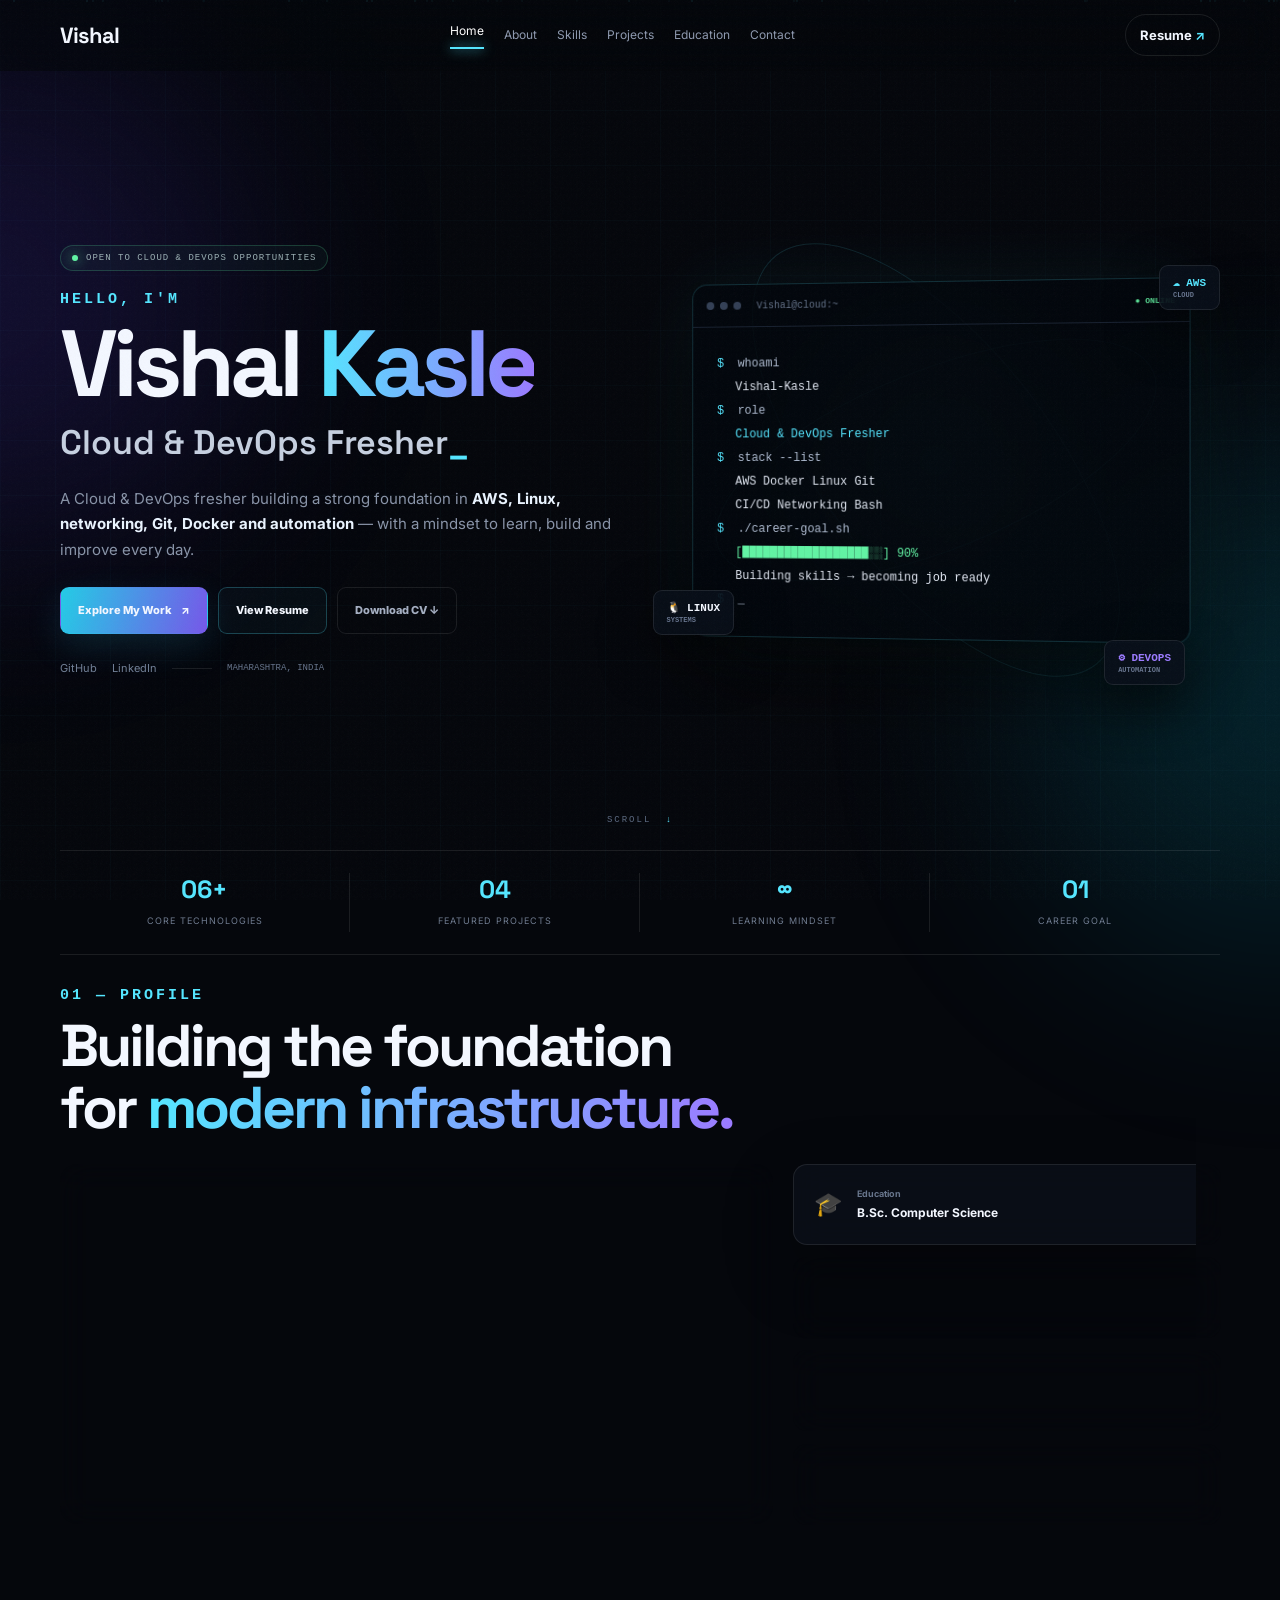
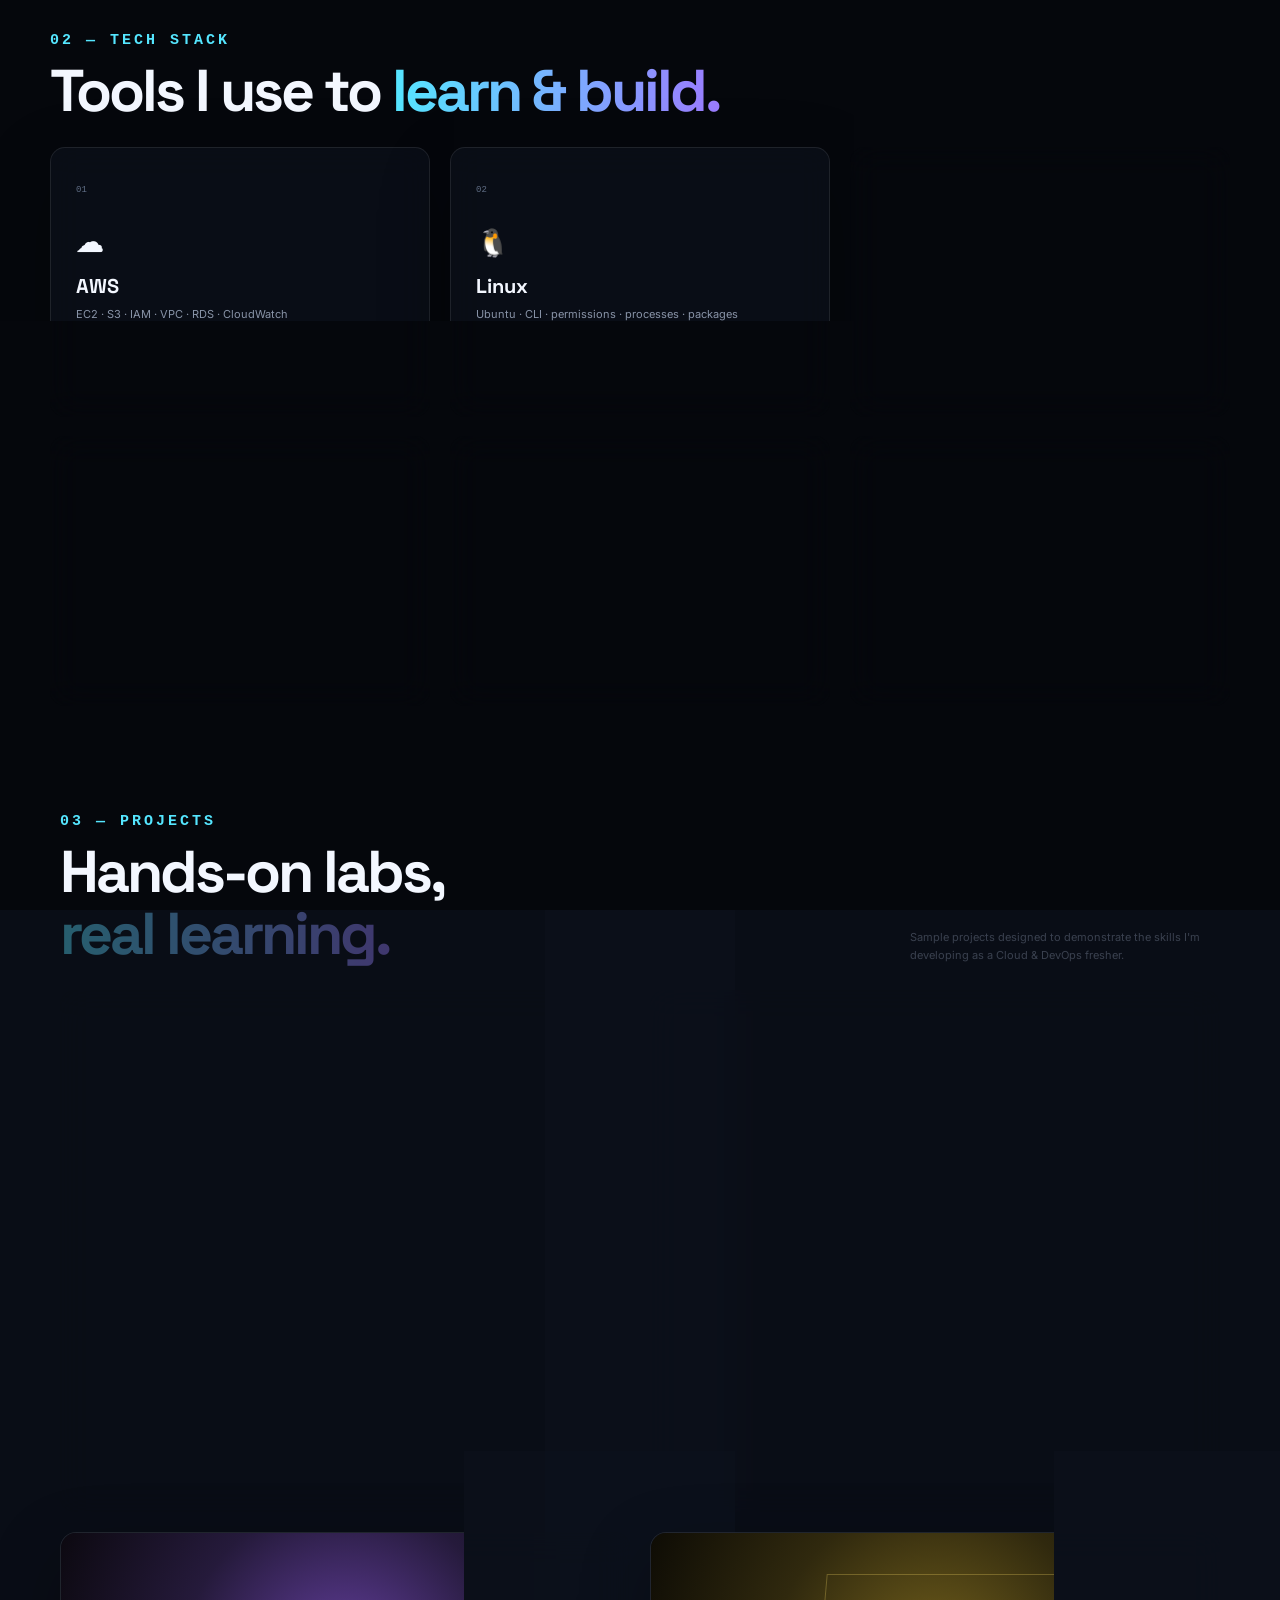
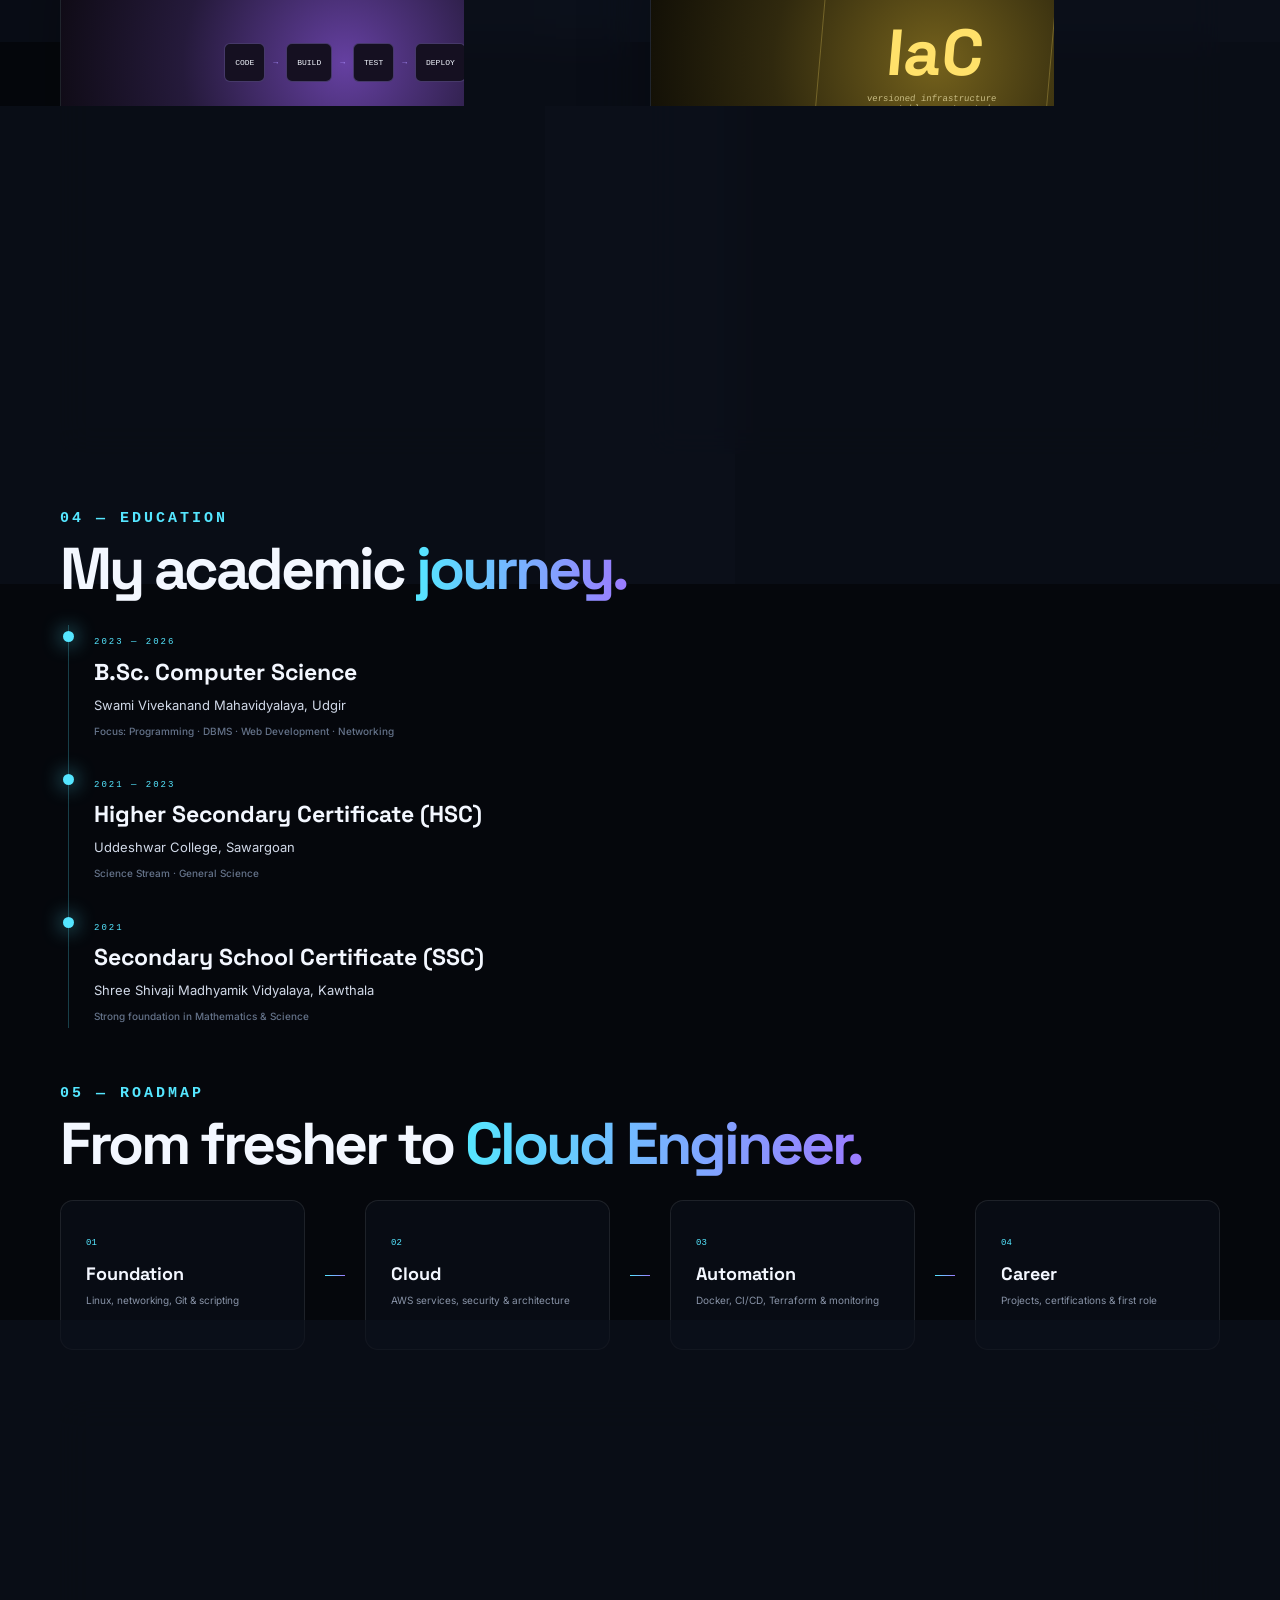
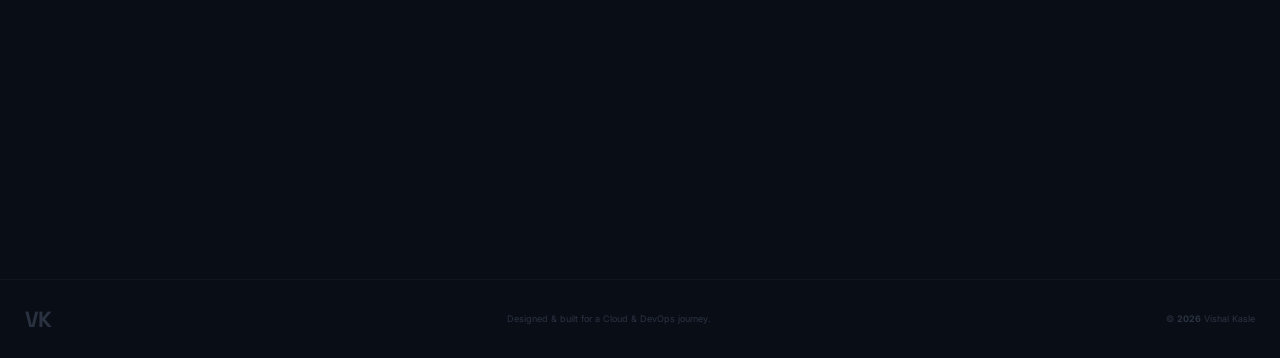
==== index.html @ 81e13b9f "first commit" ====
<!DOCTYPE html>
<html lang="en">

<head>
  <meta charset="UTF-8">
  <meta name="viewport" content="width=device-width, initial-scale=1.0">
  <meta name="description" content="Vishal Kasle - Cloud & DevOps Fresher portfolio">
  <title>Vishal Kasle | Cloud & DevOps Fresher</title>
  <link rel="preconnect" href="https://fonts.googleapis.com">
  <link rel="preconnect" href="https://fonts.gstatic.com" crossorigin>
  <link
    href="https://fonts.googleapis.com/css2?family=Inter:wght@400;500;600;700;800&family=Space+Grotesk:wght@500;600;700&display=swap"
    rel="stylesheet">
  <link rel="stylesheet" href="style.css">
</head>

<body>
  <div class="loader">
    <div class="loader-logo">&lt;Vishal/&gt;</div>
    <div class="loader-line"><span></span></div><small>INITIALIZING PORTFOLIO...</small>
  </div>
  <div class="noise"></div>
  <div class="grid-bg"></div>
  <div class="aurora a1"></div>
  <div class="aurora a2"></div>
  <div id="particles"></div>

  <header id="header">
    <div class="nav-wrap">
      <a class="logo" href="#home"><span></span>Vishal<span></span></a>
      <nav id="nav">
        <a class="active" href="#home">Home</a><a href="#about">About</a><a href="#skills">Skills</a>
        <a href="#projects">Projects</a><a href="#education">Education</a><a href="#contact">Contact</a>
      </nav>
      <a class="resume-mini" href="resume.html" target="_blank">Resume <span>↗</span></a>
      <button class="menu" id="menu" aria-label="Open navigation"><i></i><i></i><i></i></button>
    </div>
  </header>

  <main>
    <section class="hero wrap" id="home">
      <div class="hero-copy reveal">
        <div class="availability"><span></span> OPEN TO CLOUD & DEVOPS OPPORTUNITIES</div>
        <p class="kicker">HELLO, I'M</p>
        <h1>Vishal <em>Kasle</em></h1>
        <div class="role"><span id="typing"></span><b>_</b></div>
        <p class="lead">A Cloud & DevOps fresher building a strong foundation in <strong>AWS, Linux, networking, Git,
            Docker and automation</strong> — with a mindset to learn, build and improve every day.</p>
        <div class="actions">
          <a class="btn primary" href="#projects">Explore My Work <span>↗</span></a>
          <a class="btn secondary" href="resume.html" target="_blank">View Resume</a>
          <a class="btn ghost" href="resume.pdf" download>Download CV ↓</a>
        </div>
        <div class="socials"><a href="https://github.com/" target="_blank">GitHub</a><a href="https://www.linkedin.com/"
            target="_blank">LinkedIn</a><span></span><small>MAHARASHTRA, INDIA</small></div>
      </div>
      <div class="hero-visual reveal delay">
        <div class="halo"></div>
        <div class="ring r1"></div>
        <div class="ring r2"></div>
        <div class="terminal">
          <div class="term-head"><i></i><i></i><i></i><span>Vishal@cloud:~</span><b>● ONLINE</b></div>
          <div class="term-body">
            <p><label>$</label> whoami</p>
            <p class="out">Vishal-Kasle</p>
            <p><label>$</label> role</p>
            <p class="out cyan">Cloud & DevOps Fresher</p>
            <p><label>$</label> stack --list</p>
            <p class="out">AWS Docker Linux Git</p>
            <p class="out">CI/CD Networking Bash</p>
            <p><label>$</label> ./career-goal.sh</p>
            <p class="out green">[██████████████████░░] 90%</p>
            <p class="out">Building skills → becoming job ready</p>
            <p><label>$</label> <b class="blink">_</b></p>
          </div>
        </div>
        <div class="float-tag t1">☁ AWS <small>CLOUD</small></div>
        <div class="float-tag t2">🐧 LINUX <small>SYSTEMS</small></div>
        <div class="float-tag t3">⚙ DEVOPS <small>AUTOMATION</small></div>
      </div>
      <div class="scroll-cue">SCROLL <span>↓</span></div>
    </section>

    <section class="metrics wrap reveal">
      <div><strong>06+</strong><span>Core Technologies</span></div>
      <div><strong>04</strong><span>Featured Projects</span></div>
      <div><strong>∞</strong><span>Learning Mindset</span></div>
      <div><strong>01</strong><span>Career Goal</span></div>
    </section>

    <section class="section wrap" id="about">
      <div class="section-title reveal"><small>01 — PROFILE</small>
        <h2>Building the foundation<br>for <em>modern infrastructure.</em></h2>
      </div>
      <div class="about-grid">
        <article class="glass about-main reveal">
          <div class="avatar">VK</div>
          <p class="big">I'm <strong>Vishal Kasle</strong>, a B.Sc. Computer Science graduate preparing for my first
            opportunity in Cloud & DevOps.</p>
          <p>I enjoy understanding how applications, operating systems, networks and cloud services work together. I
            learn best by building practical labs and projects instead of only studying theory.</p>
          <p>My current focus is developing job-ready fundamentals across AWS, Linux, Git, Docker, CI/CD, networking and
            Infrastructure as Code.</p><a class="under" href="#contact">Let's connect →</a>
        </article>
        <aside class="facts reveal delay">
          <div class="fact glass"><b>🎓</b><span><small>Education</small>B.Sc. Computer Science</span></div>
          <div class="fact glass"><b>☁</b><span><small>Specialization</small>Cloud Computing & DevOps</span></div>
          <div class="fact glass"><b>⌘</b><span><small>Strength</small>Linux & Problem Solving</span></div>
          <div class="fact glass"><b>📍</b><span><small>Location</small>Maharashtra, India</span></div>
        </aside>
      </div>
    </section>

    <section class="section stack-section" id="skills">
      <div class="section-title reveal"><small>02 — TECH STACK</small>
        <h2>Tools I use to <em>learn & build.</em></h2>
      </div>
      <div class="stack-grid">
        <article class="stack-card glass reveal"><span class="num">01</span><b class="icon">☁</b>
          <h3>AWS</h3>
          <p>EC2 · S3 · IAM · VPC · RDS · CloudWatch</p>
          <div class="meter"><i style="--w:72%"></i></div><small>Cloud Fundamentals</small>
        </article>
        <article class="stack-card glass reveal"><span class="num">02</span><b class="icon">🐧</b>
          <h3>Linux</h3>
          <p>Ubuntu · CLI · permissions · processes · packages</p>
          <div class="meter"><i style="--w:82%"></i></div><small>System Fundamentals</small>
        </article>
        <article class="stack-card glass reveal"><span class="num">03</span><b class="icon">🐳</b>
          <h3>Docker</h3>
          <p>Images · containers · Dockerfiles · basic workflows</p>
          <div class="meter"><i style="--w:62%"></i></div><small>Containerization</small>
        </article>
        <article class="stack-card glass reveal"><span class="num">04</span><b class="icon">⑂</b>
          <h3>Git & GitHub</h3>
          <p>Version control · branches · commits · repositories</p>
          <div class="meter"><i style="--w:78%"></i></div><small>Version Control</small>
        </article>
        <article class="stack-card glass reveal"><span class="num">05</span><b class="icon">⇄</b>
          <h3>CI / CD</h3>
          <p>Build · test · deployment pipelines · automation</p>
          <div class="meter"><i style="--w:58%"></i></div><small>Learning in Progress</small>
        </article>
        <article class="stack-card glass reveal"><span class="num">06</span><b class="icon">⌘</b>
          <h3>Terraform</h3>
          <p>Infrastructure as Code · declarative configuration</p>
          <div class="meter"><i style="--w:48%"></i></div><small>Learning in Progress</small>
        </article>
      </div>
    </section>

    <section class="section wrap" id="projects">
      <div class="section-title split reveal">
        <div><small>03 — PROJECTS</small>
          <h2>Hands-on labs,<br><em>real learning.</em></h2>
        </div>
        <p>Sample projects designed to demonstrate the skills I'm developing as a Cloud & DevOps fresher.</p>
      </div>
      <div class="projects">
        <article class="project glass reveal">
          <div class="project-art aws-art">
            <div class="nodes"><i>CLIENT</i><b>→</b><i>EC2</i><b>→</b><i>APP</i><b>→</b><i>DB</i></div>
          </div>
          <div class="project-body"><small>01 / CLOUD</small>
            <h3>Cloud Web Application</h3>
            <p>Designed a beginner-friendly AWS deployment architecture covering compute, networking, storage and secure
              access.</p>
            <div class="chips"><b>AWS</b><b>EC2</b><b>S3</b><b>VPC</b></div><a href="https://github.com/"
              target="_blank">GitHub ↗</a>
          </div>
        </article>
        <article class="project glass reveal delay">
          <div class="project-art docker-art">
            <div class="docker-box"><span>CONTAINER</span><strong>DOCKER</strong><small>BUILD → RUN → SHIP</small></div>
          </div>
          <div class="project-body"><small>02 / CONTAINERS</small>
            <h3>Dockerized Web App</h3>
            <p>Containerized a web application to understand reproducible environments and portable deployment.</p>
            <div class="chips"><b>Docker</b><b>Linux</b><b>Git</b></div><a href="https://github.com/"
              target="_blank">GitHub ↗</a>
          </div>
        </article>
        <article class="project glass reveal">
          <div class="project-art pipeline-art">
            <div class="pipeline"><i>CODE</i><b>→</b><i>BUILD</i><b>→</b><i>TEST</i><b>→</b><i>DEPLOY</i></div>
          </div>
          <div class="project-body"><small>03 / AUTOMATION</small>
            <h3>CI/CD Pipeline Lab</h3>
            <p>Created a learning workflow that demonstrates automated build, test and deployment stages.</p>
            <div class="chips"><b>GitHub</b><b>CI/CD</b><b>Bash</b></div><a href="https://github.com/"
              target="_blank">GitHub ↗</a>
          </div>
        </article>
        <article class="project glass reveal delay">
          <div class="project-art iac-art">
            <div class="iac"><strong>IaC</strong><span>versioned infrastructure</span><small>repeatable •
                automated</small></div>
          </div>
          <div class="project-body"><small>04 / INFRASTRUCTURE</small>
            <h3>Terraform AWS Lab</h3>
            <p>Learning to provision cloud resources using Infrastructure as Code and repeatable configuration.</p>
            <div class="chips"><b>Terraform</b><b>AWS</b><b>IaC</b></div><a href="https://github.com/"
              target="_blank">GitHub ↗</a>
          </div>
        </article>
      </div>
    </section>

    <section class="section education wrap" id="education">
      <div class="section-title reveal"><small>04 — EDUCATION</small>
        <h2>My academic <em>journey.</em></h2>
      </div>
      <div class="timeline">
        <article class="timeline-item reveal"><span class="point"></span><small>2023 — 2026</small>
          <h3>B.Sc. Computer Science</h3>
          <p>Swami Vivekanand Mahavidyalaya, Udgir</p><b>Focus: Programming · DBMS · Web Development ·
            Networking</b>
        </article>
        <article class="timeline-item reveal"><span class="point"></span><small>2021 — 2023</small>
          <h3>Higher Secondary Certificate (HSC)</h3>
          <p>Uddeshwar College, Sawargoan</p><b>Science Stream · General Science</b>
        </article>
        <article class="timeline-item reveal"><span class="point"></span><small>2021</small>
          <h3>Secondary School Certificate (SSC)</h3>
          <p>Shree Shivaji Madhyamik Vidyalaya, Kawthala</p><b>Strong foundation in Mathematics & Science</b>
        </article>
      </div>
    </section>

    <section class="section journey wrap">
      <div class="section-title reveal"><small>05 — ROADMAP</small>
        <h2>From fresher to <em>Cloud Engineer.</em></h2>
      </div>
      <div class="roadmap">
        <div class="road reveal"><span>01</span>
          <h3>Foundation</h3>
          <p>Linux, networking, Git & scripting</p>
        </div>
        <div class="connector"></div>
        <div class="road reveal"><span>02</span>
          <h3>Cloud</h3>
          <p>AWS services, security & architecture</p>
        </div>
        <div class="connector"></div>
        <div class="road reveal"><span>03</span>
          <h3>Automation</h3>
          <p>Docker, CI/CD, Terraform & monitoring</p>
        </div>
        <div class="connector"></div>
        <div class="road reveal"><span>04</span>
          <h3>Career</h3>
          <p>Projects, certifications & first role</p>
        </div>
      </div>
    </section>

    <section class="section wrap contact" id="contact">
      <div class="contact-box glass reveal"><small>06 — CONTACT</small>
        <h2>Ready to learn.<br><em>Ready to contribute.</em></h2>
        <p>I'm looking for an internship, trainee or entry-level opportunity in Cloud / DevOps where I can learn from a
          team and contribute with a strong technical foundation.</p>
        <div class="contact-actions"><a class="btn primary" href="mailto:Vishal.Kasle@example.com">Email Me ↗</a><a
            class="btn secondary" href="resume.html" target="_blank">View Resume</a><a class="btn ghost"
            href="resume.pdf" download>Download Resume ↓</a></div>
        <div class="contact-meta"><span>Vishal.Kasle@example.com</span><span>+91 98765 43210</span><span>Maharashtra,
            India</span></div>
      </div>
    </section>
  </main>

  <footer><a class="logo" href="#home"><span></span>VK<span></span></a>
    <p>Designed & built for a Cloud & DevOps journey.</p><span>© <b id="year"></b> Vishal Kasle</span>
  </footer>
  <button class="top" id="top">↑</button>
  <script src="script.js"></script>
</body>

</html>
---- style.css ----
/* =========================================================
   CLOUD & DEVOPS PREMIUM PORTFOLIO
   COMPLETE RESPONSIVE STYLESHEET
   ========================================================= */


/* =========================================================
   RESET
   ========================================================= */

* {
    margin: 0;
    padding: 0;
    box-sizing: border-box;
}

html {
    scroll-behavior: smooth;
    max-width: 100%;
    overflow-x: hidden;
}

body {
    font-family: Inter, Arial, sans-serif;
    background: var(--bg);
    color: var(--text);
    line-height: 1.7;
    overflow-x: hidden;
    max-width: 100%;
}

a {
    color: inherit;
    text-decoration: none;
}

button,
a {
    -webkit-tap-highlight-color: transparent;
}

img,
svg,
video,
canvas {
    max-width: 100%;
    height: auto;
}


/* =========================================================
   ROOT VARIABLES
   ========================================================= */

:root {
    --bg: #05070c;
    --panel: rgba(13, 18, 29, .64);
    --text: #f3f7ff;
    --muted: #8994a8;
    --line: rgba(255, 255, 255, .09);
    --cyan: #55e6ff;
    --violet: #9b7bff;
    --green: #62f3a4;
    --glow: rgba(85, 230, 255, .13);
}


/* =========================================================
   COMMON WRAPPER
   ========================================================= */

.wrap {
    width: min(1160px, 92%);
    margin: auto;
}


/* =========================================================
   BACKGROUND EFFECTS
   ========================================================= */

.noise {
    position: fixed;
    inset: 0;
    pointer-events: none;
    opacity: .035;
    z-index: 1000;

    background-image:
        url("data:image/svg+xml,%3Csvg xmlns='http://www.w3.org/2000/svg' width='160' height='160'%3E%3Cfilter id='n'%3E%3CfeTurbulence baseFrequency='.85' numOctaves='3' stitchTiles='stitch'/%3E%3C/filter%3E%3Crect width='100%25' height='100%25' filter='url(%23n)'/%3E%3C/svg%3E");
}

.grid-bg {
    position: fixed;
    inset: 0;
    z-index: -5;
    pointer-events: none;

    background-image:
        linear-gradient(rgba(85, 230, 255, .025) 1px,
            transparent 1px),
        linear-gradient(90deg,
            rgba(85, 230, 255, .025) 1px,
            transparent 1px);

    background-size: 55px 55px;
}

.aurora {
    position: fixed;
    width: 500px;
    height: 500px;
    border-radius: 50%;
    filter: blur(120px);
    opacity: .15;
    z-index: -4;
    pointer-events: none;
}

.a1 {
    background: #633cff;
    left: -260px;
    top: 5%;
}

.a2 {
    background: #00b9d9;
    right: -250px;
    top: 50%;
}


/* =========================================================
   LOADER
   ========================================================= */

.loader {
    position: fixed;
    inset: 0;
    background: #05070c;
    z-index: 9999;

    display: grid;
    place-items: center;
    align-content: center;
    gap: 16px;

    transition:
        opacity .8s ease,
        visibility .8s ease;
}

.loader.hide {
    opacity: 0;
    visibility: hidden;
    pointer-events: none;
}

.loader-logo {
    font: 700 35px "Space Grotesk", sans-serif;
    color: var(--cyan);
}

.loader-line {
    width: 180px;
    height: 2px;
    background: #182030;
    overflow: hidden;
}

.loader-line span {
    display: block;
    width: 100%;
    height: 100%;

    background:
        linear-gradient(90deg,
            var(--cyan),
            var(--violet));

    animation: load 1.1s ease forwards;
}

.loader small {
    font: 11px monospace;
    color: #66738c;
    letter-spacing: 2px;
}

@keyframes load {
    from {
        transform: translateX(-100%);
    }

    to {
        transform: translateX(0);
    }
}


/* =========================================================
   PARTICLES
   ========================================================= */

#particles {
    position: fixed;
    inset: 0;
    z-index: -1;
    pointer-events: none;
}

.particle {
    position: absolute;
    width: 2px;
    height: 2px;
    background: var(--cyan);
    border-radius: 50%;
    opacity: .35;
    animation: rise linear infinite;
}

@keyframes rise {
    from {
        transform: translateY(110vh);
    }

    to {
        transform: translateY(-10vh);
    }
}


/* =========================================================
   HEADER
   ========================================================= */

header {
    position: fixed;
    top: 0;
    left: 0;
    right: 0;
    z-index: 100;

    background: rgba(5, 7, 12, .58);
    backdrop-filter: blur(20px);
    -webkit-backdrop-filter: blur(20px);

    border-bottom: 1px solid transparent;

    transition: .3s ease;
}

header.scrolled {
    border-color: var(--line);
    background: rgba(5, 7, 12, .9);
}

.nav-wrap {
    width: min(1160px, 92%);
    height: 70px;
    margin: auto;

    display: flex;
    align-items: center;
    justify-content: space-between;
    gap: 20px;
}


/* =========================================================
   LOGO
   ========================================================= */

.logo {
    font: 700 22px "Space Grotesk", sans-serif;
    letter-spacing: -1px;
    white-space: nowrap;
}

.logo span {
    color: var(--cyan);
}


/* =========================================================
   DESKTOP NAVIGATION
   ========================================================= */

nav {
    display: flex;
    align-items: center;
    gap: 20px;
}

nav a {
    position: relative;
    font-size: 12px;
    color: #8f9ab0;
    transition: .25s ease;
}

nav a:hover,
nav a.active {
    color: #fff;
}

nav a.active::after {
    content: "";
    display: block;
    height: 2px;
    background: var(--cyan);
    margin-top: 6px;
    box-shadow: 0 0 12px var(--cyan);
}


/* =========================================================
   MINI RESUME BUTTON
   ========================================================= */

.resume-mini {
    font-size: 13px;
    font-weight: 700;

    border: 1px solid var(--line);
    border-radius: 99px;

    padding: 9px 14px;

    transition: .25s ease;
    white-space: nowrap;
}

.resume-mini:hover {
    border-color: rgba(85, 230, 255, .4);
    color: var(--cyan);
}

.resume-mini span {
    color: var(--cyan);
}


/* =========================================================
   MOBILE MENU
   ========================================================= */

.menu {
    display: none;

    width: 44px;
    height: 44px;

    background: rgba(255, 255, 255, .025);
    border: 1px solid var(--line);
    border-radius: 10px;

    cursor: pointer;
    padding: 7px;
}

.menu i {
    display: block;
    width: 24px;
    height: 2px;

    background: #fff;

    margin: 5px auto;

    transition: .25s ease;
}

.menu.open i:first-child {
    transform: translateY(7px) rotate(45deg);
}

.menu.open i:nth-child(2) {
    opacity: 0;
}

.menu.open i:last-child {
    transform: translateY(-7px) rotate(-45deg);
}


/* =========================================================
   HERO
   ========================================================= */

.hero {
    min-height: 850px;

    display: grid;
    grid-template-columns:
        minmax(0, 1fr) minmax(0, 1fr);

    align-items: center;

    gap: 25px;

    padding-top: 95px;
    padding-bottom: 25px;

    position: relative;
}


/* =========================================================
   AVAILABILITY
   ========================================================= */

.availability {
    display: inline-flex;
    align-items: center;

    gap: 8px;

    border: 1px solid rgba(98, 243, 164, .2);
    background: rgba(98, 243, 164, .035);

    color: #9cb0b4;

    padding: 7px 11px;
    border-radius: 99px;

    font: 9px monospace;
    letter-spacing: 1px;

    margin-bottom: 20px;
}

.availability span {
    width: 6px;
    height: 6px;

    background: var(--green);
    border-radius: 50%;

    box-shadow: 0 0 13px var(--green);

    flex-shrink: 0;
}


/* =========================================================
   TYPOGRAPHY
   ========================================================= */

.kicker,
.section-title small,
.project-body>small,
.contact-box>small {
    font: 700 15px monospace;
    letter-spacing: 3px;
    color: var(--cyan);
}

h1,
h2,
h3 {
    font-family: "Space Grotesk", sans-serif;
    line-height: 1.05;
}

h1 {
    font-size: clamp(55px, 7.5vw, 94px);
    letter-spacing: -5px;
    margin: 7px 0;
}

h1 em,
h2 em {
    font-style: normal;

    background:
        linear-gradient(90deg,
            var(--cyan),
            var(--violet));

    -webkit-background-clip: text;
    background-clip: text;

    color: transparent;
}


/* =========================================================
   HERO ROLE
   ========================================================= */

.role {
    font:
        600 clamp(22px, 3vw, 34px) "Space Grotesk",
        sans-serif;

    color: #c6d0e0;

    min-height: 45px;
}

.role b {
    color: var(--cyan);
    animation: blink .8s infinite;
}


/* =========================================================
   HERO DESCRIPTION
   ========================================================= */

.lead {
    max-width: 620px;

    color: var(--muted);

    font-size: 15px;

    margin: 20px 0 25px;
}

.lead strong {
    color: #eaf4ff;
}


/* =========================================================
   BUTTONS
   ========================================================= */

.actions {
    display: flex;
    gap: 10px;
    flex-wrap: wrap;
}

.btn {
    display: inline-flex;
    align-items: center;
    justify-content: center;

    gap: 9px;

    padding: 13px 17px;

    border-radius: 9px;

    font-size: 11px;
    font-weight: 800;

    transition: .3s ease;

    border: 1px solid transparent;

    cursor: pointer;

    text-align: center;
}

.primary {
    background:
        linear-gradient(105deg,
            #24cce6,
            #7658e9);

    box-shadow:
        0 12px 35px rgba(50, 190, 230, .15);
}

.primary:hover {
    transform: translateY(-3px);

    box-shadow:
        0 16px 40px rgba(50, 190, 230, .25);
}

.secondary {
    border-color:
        rgba(85, 230, 255, .25);

    background:
        rgba(85, 230, 255, .035);
}

.secondary:hover {
    border-color: var(--cyan);
    color: var(--cyan);
}

.ghost {
    border-color: var(--line);
    color: #a5afc2;
}

.ghost:hover {
    border-color: #fff;
    color: #fff;
}


/* =========================================================
   SOCIALS
   ========================================================= */

.socials {
    display: flex;
    gap: 15px;

    align-items: center;

    margin-top: 25px;

    color: #718097;

    font-size: 11px;

    flex-wrap: wrap;
}

.socials a {
    transition: .25s ease;
}

.socials a:hover {
    color: var(--cyan);
}

.socials span {
    width: 40px;
    height: 1px;
    background: var(--line);
}

.socials small {
    font: 9px monospace;
    color: #66748b;
}


/* =========================================================
   HERO VISUAL
   ========================================================= */

.hero-visual {
    height: 530px;

    position: relative;

    display: grid;
    place-items: center;

    min-width: 0;

    margin: 0;
}

.halo {
    position: absolute;

    width: 390px;
    height: 390px;

    border-radius: 50%;

    background:
        radial-gradient(circle,
            rgba(85, 230, 255, .12),
            transparent 68%);

    filter: blur(5px);
}

.ring {
    position: absolute;

    border:
        1px solid rgba(85, 230, 255, .13);

    border-radius: 50%;

    animation:
        orbit 12s linear infinite;
}

.r1 {
    width: 470px;
    height: 180px;
    transform: rotate(-22deg);
}

.r2 {
    width: 520px;
    height: 230px;
    transform: rotate(52deg);
    animation-direction: reverse;
}

@keyframes orbit {
    to {
        transform: rotate(338deg);
    }
}


/* =========================================================
   TERMINAL
   ========================================================= */

.terminal {
    width: min(500px, 95%);

    background:
        rgba(3, 7, 13, .87);

    border:
        1px solid rgba(85, 230, 255, .18);

    border-radius: 15px;

    box-shadow:
        0 35px 90px #000a,
        0 0 80px rgba(85, 230, 255, .07);

    overflow: hidden;

    transform:
        perspective(1000px) rotateY(-5deg);

    animation:
        term 6s ease-in-out infinite;
}

@keyframes term {
    50% {
        transform:
            perspective(1000px) rotateY(-5deg) translateY(-9px);
    }
}

.term-head {
    height: 43px;

    border-bottom:
        1px solid #182130;

    display: flex;
    align-items: center;

    gap: 6px;

    padding: 0 14px;

    color: #627087;

    font: 10px monospace;
}

.term-head i {
    width: 8px;
    height: 8px;

    border-radius: 50%;

    background: #344056;

    flex-shrink: 0;
}

.term-head span {
    margin-left: 10px;

    overflow: hidden;
    text-overflow: ellipsis;
    white-space: nowrap;
}

.term-head b {
    margin-left: auto;

    color: var(--green);

    font-size: 8px;

    white-space: nowrap;
}

.term-body {
    padding: 25px;

    font:
        12px/2 "Courier New",
        monospace;

    color: #aebbd0;

    overflow-x: auto;

    -webkit-overflow-scrolling: touch;
}

.term-body label {
    color: var(--cyan);
    margin-right: 7px;
}

.out {
    padding-left: 19px;
    color: #e2e8f3;
}

.cyan {
    color: var(--cyan);
}

.green {
    color: var(--green);
}

.blink {
    animation: blink .8s infinite;
}

@keyframes blink {
    50% {
        opacity: 0;
    }
}


/* =========================================================
   FLOATING TAGS
   ========================================================= */

.float-tag {
    position: absolute;

    border:
        1px solid var(--line);

    background:
        rgba(10, 16, 27, .85);

    backdrop-filter: blur(12px);
    -webkit-backdrop-filter: blur(12px);

    padding: 10px 13px;

    border-radius: 9px;

    font:
        700 11px monospace;

    box-shadow:
        0 20px 50px #0008;

    animation:
        tag 4s ease-in-out infinite;

    z-index: 2;
}

.float-tag small {
    display: block;

    color: #68768f;

    font-size: 7px;

    margin-top: 2px;
}

.t1 {
    right: 0;
    top: 70px;
    color: var(--cyan);
}

.t2 {
    left: 0;
    bottom: 90px;
    animation-delay: 1s;
}

.t3 {
    right: 35px;
    bottom: 40px;
    color: var(--violet);
    animation-delay: 2s;
}

@keyframes tag {
    50% {
        transform: translateY(-9px);
    }
}


/* =========================================================
   SCROLL CUE
   ========================================================= */

.scroll-cue {
    position: absolute;

    bottom: 25px;
    left: 50%;

    transform: translateX(-50%);

    font: 9px monospace;

    color: #5d6b82;

    letter-spacing: 2px;
}

.scroll-cue span {
    color: var(--cyan);
    margin-left: 7px;
}


/* =========================================================
   METRICS
   ========================================================= */

.metrics {
    display: grid;

    grid-template-columns:
        repeat(4, 1fr);

    border-top:
        1px solid var(--line);

    border-bottom:
        1px solid var(--line);

    padding: 22px 0;
}

.metrics div {
    text-align: center;

    border-right:
        1px solid var(--line);

    min-width: 0;

    padding: 0 20px;
}

.metrics div:last-child {
    border: 0;
}

.metrics strong {
    display: block;

    font:
        700 25px "Space Grotesk",
        sans-serif;

    color: var(--cyan);
}

.metrics span {
    font-size: 9px;

    color: #707c90;

    text-transform: uppercase;

    letter-spacing: 1px;
}


/* =========================================================
   SECTIONS
   ========================================================= */

section {
    margin: 0;
}

.section {
    padding: 25px 0;
}

.section-title {
    margin-bottom: 25px;
}

.section-title h2 {
    font-size: clamp(38px, 5vw, 59px);

    letter-spacing: -3px;

    margin-top: 8px;
}


/* =========================================================
   ABOUT
   ========================================================= */

.about-grid {
    display: grid;

    grid-template-columns:
        1.25fr .75fr;

    gap: 20px;
}

.glass {
    background: var(--panel);

    border:
        1px solid var(--line);

    backdrop-filter: blur(16px);
    -webkit-backdrop-filter: blur(16px);

    box-shadow:
        0 25px 70px rgba(0, 0, 0, .25);
}

.about-main {
    padding: 25px;
    border-radius: 18px;
}

.avatar {
    width: 66px;
    height: 66px;

    border-radius: 17px;

    display: grid;
    place-items: center;

    background:
        linear-gradient(135deg,
            #0891b2,
            #714ce7);

    font:
        700 21px "Space Grotesk",
        sans-serif;

    margin-bottom: 20px;

    box-shadow:
        0 0 40px rgba(85, 230, 255, .13);
}

.about-main p {
    font-size: 13px;

    color: var(--muted);

    margin: 12px 0;
}

.about-main .big {
    font:
        500 22px/1.45 "Space Grotesk",
        sans-serif;

    color: #e5edf8;
}

.under {
    display: inline-block;

    color: var(--cyan);

    font-size: 11px;
    font-weight: 800;

    margin-top: 13px;
}


/* =========================================================
   ABOUT FACTS
   ========================================================= */

.facts {
    display: grid;
    gap: 12px;
}

.fact {
    border-radius: 14px;

    padding: 20px;

    display: flex;

    gap: 14px;

    align-items: center;

    transition: .3s ease;
}

.fact:hover {
    transform: translateX(7px);

    border-color:
        rgba(85, 230, 255, .25);
}

.fact>b {
    font-size: 23px;
    flex-shrink: 0;
}

.fact span {
    font-size: 12px;
    font-weight: 700;
}

.fact small {
    display: block;

    color: #68768d;

    font-size: 9px;

    margin-bottom: 2px;
}


/* =========================================================
   TECH STACK
   ========================================================= */

.stack-section {
    padding: 25px 0;
    margin: 50px;
}

.stack-grid {
    display: grid;

    grid-template-columns:
        repeat(3, 1fr);

    gap: 20px;
}

.stack-card {
    border-radius: 15px;

    padding: 25px;

    transition: .35s ease;

    position: relative;

    overflow: hidden;
}

.stack-card::after {
    content: "";

    position: absolute;

    width: 120px;
    height: 120px;

    border-radius: 50%;

    right: -65px;
    bottom: -65px;

    background: var(--glow);

    filter: blur(20px);

    pointer-events: none;
}

.stack-card:hover {
    transform: translateY(-8px);

    border-color:
        rgba(85, 230, 255, .25);
}

.num {
    font: 9px monospace;
    color: #5f6d84;
}

.icon {
    display: block;

    font-size: 27px;

    margin: 20px 0 10px;
}

.stack-card h3 {
    font-size: 20px;
}

.stack-card p {
    font-size: 11px;

    color: var(--muted);

    min-height: 42px;

    margin: 8px 0 20px;
}

.meter {
    height: 3px;

    background: #1a2334;

    border-radius: 9px;

    overflow: hidden;
}

.meter i {
    display: block;

    width: var(--w);
    height: 100%;

    background:
        linear-gradient(90deg,
            var(--cyan),
            var(--violet));

    transform: scaleX(0);

    transform-origin: left;

    transition: 1.3s .2s;
}

.show .meter i {
    transform: scaleX(1);
}

.stack-card>small {
    display: block;

    font-size: 8px;

    color: #65738a;

    margin-top: 7px;
}


/* =========================================================
   SPLIT SECTION HEADER
   ========================================================= */

.split {
    display: flex;

    justify-content: space-between;

    align-items: end;

    gap: 30px;
}

.split>p {
    max-width: 310px;

    color: var(--muted);

    font-size: 11px;
}


/* =========================================================
   PROJECTS
   ========================================================= */

.projects {
    display: grid;

    grid-template-columns:
        1fr 1fr;

    gap: 20px;
}

.project {
    border-radius: 16px;

    overflow: hidden;

    transition: .35s ease;
}

.project:hover {
    transform: translateY(-8px);

    border-color:
        rgba(155, 123, 255, .3);
}

.project-art {
    height: 260px;

    display: grid;
    place-items: center;

    overflow: hidden;
}

.aws-art {
    background:
        radial-gradient(circle,
            #1b7357,
            #102c23 52%,
            #070d0b);
}

.docker-art {
    background:
        radial-gradient(circle,
            #216f91,
            #112b38 52%,
            #071014);
}

.pipeline-art {
    background:
        radial-gradient(circle,
            #6540a1,
            #251a3b 52%,
            #0c0910);
}

.iac-art {
    background:
        radial-gradient(circle,
            #74611c,
            #30290e 52%,
            #0e0c05);
}


/* =========================================================
   PROJECT ART - AWS
   ========================================================= */

.nodes {
    display: flex;

    gap: 10px;

    align-items: center;

    font:
        700 8px monospace;

    max-width: 90%;

    justify-content: center;
}

.nodes i,
.pipeline i {
    font-style: normal;

    padding: 14px 10px;

    border:
        1px solid #54f0a255;

    border-radius: 6px;

    background: #08140f;

    white-space: nowrap;
}

.nodes b,
.pipeline b {
    color: var(--green);
}


/* =========================================================
   DOCKER ART
   ========================================================= */

.docker-box {
    border:
        1px solid #55e6ff55;

    padding: 35px 48px;

    background: #07141b;

    transform: rotate(-4deg);

    box-shadow:
        20px 30px 60px #0008;

    text-align: center;
}

.docker-box span,
.docker-box small {
    display: block;

    font: 8px monospace;

    color: #79a7b8;
}

.docker-box strong {
    display: block;

    font:
        700 32px "Space Grotesk",
        sans-serif;

    color: var(--cyan);
}


/* =========================================================
   PIPELINE ART
   ========================================================= */

.pipeline {
    display: flex;

    gap: 8px;

    align-items: center;

    justify-content: center;

    flex-wrap: wrap;

    width: 80%;

    font: 8px monospace;
}

.pipeline i {
    border-color: #a78bfa55;
    background: #151021;
}

.pipeline b {
    color: #a78bfa;
}


/* =========================================================
   TERRAFORM / IAC ART
   ========================================================= */

.iac {
    text-align: center;

    border:
        1px solid #ffe16a44;

    padding: 36px 50px;

    transform: skew(-5deg);

    max-width: 85%;
}

.iac strong {
    display: block;

    font:
        700 65px "Space Grotesk",
        sans-serif;

    color: #ffe16a;
}

.iac span,
.iac small {
    display: block;

    font: 9px monospace;

    color: #c8bc83;
}


/* =========================================================
   PROJECT BODY
   ========================================================= */

.project-body {
    padding: 25px;
}

.project-body>small {
    letter-spacing: 1.5px;
}

.project-body h3 {
    font-size: 23px;

    margin: 7px 0 10px;
}

.project-body p {
    font-size: 11px;

    color: var(--muted);

    min-height: 53px;

    margin: 0;
}

.chips {
    display: flex;

    gap: 7px;

    flex-wrap: wrap;

    margin: 20px 0;
}

.chips b {
    font: 8px monospace;

    color: #9fc8d0;

    padding: 5px 8px;

    border:
        1px solid var(--line);

    border-radius: 4px;
}

.project-body>a {
    font-size: 10px;

    color: var(--cyan);

    font-weight: 800;
}

.project-body>a:hover {
    text-decoration: underline;
}


/* =========================================================
   EDUCATION TIMELINE
   ========================================================= */

.education {
    position: relative;
}

.timeline {
    max-width: 850px;

    border-left:
        1px solid rgba(85, 230, 255, .25);

    margin-left: 8px;

    padding-left: 25px;
}

.timeline-item {
    position: relative;

    margin: 0 0 25px;
}

.timeline-item:last-child {
    margin-bottom: 0;
}

.point {
    position: absolute;

    left: -31px;
    top: 6px;

    width: 11px;
    height: 11px;

    background: var(--cyan);

    border-radius: 50%;

    box-shadow:
        0 0 20px var(--cyan);
}

.timeline-item>small {
    font: 9px monospace;

    color: var(--cyan);

    letter-spacing: 2px;
}

.timeline-item h3 {
    font-size: 23px;

    margin: 7px 0 10px;
}

.timeline-item p {
    color: #d1d9e8;

    font-size: 13px;
}

.timeline-item>b {
    font-size: 10px;

    color: #65738a;

    font-weight: 500;
}


/* =========================================================
   ROADMAP
   ========================================================= */

.roadmap {
    display: grid;

    grid-template-columns:
        1fr auto 1fr auto 1fr auto 1fr;

    align-items: center;

    gap: 20px;
}

.road {
    border:
        1px solid var(--line);

    padding: 25px;

    border-radius: 13px;

    background:
        rgba(13, 18, 29, .5);

    min-height: 150px;

    transition: .3s ease;
}

.road:hover {
    border-color:
        rgba(85, 230, 255, .25);

    transform: translateY(-5px);
}

.road span {
    font: 9px monospace;

    color: var(--cyan);
}

.road h3 {
    font-size: 18px;

    margin: 12px 0 8px;
}

.road p {
    font-size: 10px;

    color: var(--muted);
}

.connector {
    height: 1px;

    width: 20px;

    background:
        linear-gradient(90deg,
            var(--cyan),
            var(--violet));
}


/* =========================================================
   CONTACT
   ========================================================= */

.contact {
    padding-bottom: 25px;
}

.contact-box {
    text-align: center;

    border-radius: 20px;

    padding: 50px 25px;

    position: relative;

    overflow: hidden;
}

.contact-box::before {
    content: "";

    position: absolute;

    width: 500px;
    height: 300px;

    left: 50%;
    top: 50%;

    transform:
        translate(-50%, -50%);

    background:
        radial-gradient(circle,
            rgba(85, 230, 255, .09),
            transparent 65%);

    pointer-events: none;
}

.contact-box>* {
    position: relative;
    z-index: 1;
}

.contact-box h2 {
    font-size: clamp(42px, 6vw, 70px);

    letter-spacing: -4px;

    margin: 10px 0 20px;
}

.contact-box>p:not(.contact-box > small) {
    max-width: 650px;

    margin: 0 auto 25px;

    color: var(--muted);

    font-size: 12px;
}

.contact-actions {
    display: flex;

    justify-content: center;

    gap: 10px;

    flex-wrap: wrap;
}

.contact-meta {
    display: flex;

    justify-content: center;

    gap: 20px;

    margin-top: 25px;

    color: #68768b;

    font: 9px monospace;

    flex-wrap: wrap;
}


/* =========================================================
   FOOTER
   ========================================================= */

footer {
    border-top:
        1px solid var(--line);

    padding: 25px;

    display: flex;

    justify-content: space-between;

    align-items: center;

    gap: 20px;

    color: #5f6d82;

    font-size: 9px;
}

footer a {
    transition: .25s ease;
}

footer a:hover {
    color: var(--cyan);
}


/* =========================================================
   BACK TO TOP
   ========================================================= */

.top {
    position: fixed;

    right: 25px;
    bottom: 25px;

    width: 42px;
    height: 42px;

    border-radius: 50%;

    background: #0c121c;

    color: #fff;

    border:
        1px solid var(--line);

    opacity: 0;

    visibility: hidden;

    transform:
        translateY(15px);

    transition: .3s ease;

    z-index: 80;

    cursor: pointer;

    display: grid;
    place-items: center;
}

.top.show {
    opacity: 1;

    visibility: visible;

    transform: none;
}

.top:hover {
    border-color: var(--cyan);

    color: var(--cyan);
}


/* =========================================================
   SCROLL REVEAL
   ========================================================= */

.reveal {
    opacity: 0;

    transform: translateY(25px);

    transition:
        opacity .8s ease,
        transform .8s ease;
}

.reveal.show {
    opacity: 1;

    transform: none;
}

.delay {
    transition-delay: .14s;
}


/* =========================================================
   TABLET
   1100px DOWN
   ========================================================= */

@media (max-width: 1100px) {

    .wrap,
    .nav-wrap {
        width: 92%;
    }

    nav {
        gap: 19px;
    }

    .hero {
        gap: 25px;
    }

    h1 {
        font-size: clamp(52px, 7vw, 78px);
    }

    .hero-visual {
        height: 500px;
    }

    .r1 {
        width: 410px;
    }

    .r2 {
        width: 450px;
    }

    .terminal {
        width: min(470px, 96%);
    }

    .road {
        padding: 18px;
    }
}


/* =========================================================
   TABLET / MOBILE NAVIGATION
   900px DOWN
   ========================================================= */

@media (max-width: 900px) {

    .wrap,
    .nav-wrap {
        width: min(92%, 760px);
    }


    /* ---------- HEADER ---------- */

    .nav-wrap {
        height: 70px;
    }

    nav {
        position: absolute;

        top: 70px;

        left: 4%;
        right: 4%;

        display: none;

        flex-direction: column;

        gap: 4px;

        padding: 12px;

        border:
            1px solid var(--line);

        border-radius: 14px;

        background:
            rgba(5, 7, 12, .97);

        backdrop-filter: blur(22px);
        -webkit-backdrop-filter: blur(22px);

        box-shadow:
            0 25px 70px rgba(0, 0, 0, .45),

            0 0 40px rgba(85, 230, 255, .04);
    }

    nav.open {
        display: flex;
    }

    nav a {
        display: block;

        width: 100%;

        padding: 13px 12px;

        font-size: 12px;

        border-radius: 8px;
    }

    nav a:hover,
    nav a.active {
        background:
            rgba(85, 230, 255, .06);

        color: #fff;
    }

    nav a.active::after {
        display: none;
    }

    .resume-mini {
        display: none;
    }

    .menu {
        display: grid;
        place-items: center;
    }


    /* ---------- HERO ---------- */

    .hero {
        grid-template-columns: 1fr;

        min-height: auto;

        gap: 25px;

        padding-top: 90px;

        padding-bottom: 25px;
    }

    .hero-copy {
        text-align: center;

        order: 1;
    }

    .lead {
        margin-left: auto;
        margin-right: auto;
    }

    .actions,
    .socials {
        justify-content: center;
    }

    .hero-visual {
        order: 2;

        width: 100%;

        height: 440px;

        margin-top: 0;
    }


    /* ---------- TERMINAL ---------- */

    .terminal {
        width: min(100%, 560px);

        transform: none;
    }


    /* ---------- RINGS ---------- */

    .r1 {
        width: min(470px, 85vw);
    }

    .r2 {
        width: min(520px, 92vw);
    }


    /* ---------- ABOUT ---------- */

    .about-grid {
        grid-template-columns: 1fr;

        gap: 20px;
    }


    /* ---------- STACK ---------- */

    .stack-section {
        margin: 0;

        padding: 25px 0;
    }

    .stack-grid {
        grid-template-columns:
            repeat(2, minmax(0, 1fr));

        gap: 20px;
    }


    /* ---------- PROJECTS ---------- */

    .projects {
        grid-template-columns: 1fr;

        gap: 20px;
    }


    /* ---------- ROADMAP ---------- */

    .roadmap {
        grid-template-columns:
            repeat(2, minmax(0, 1fr));

        gap: 20px;
    }

    .connector {
        display: none;
    }


    /* ---------- SECTION ---------- */

    .section {
        padding: 25px 0;
    }
}


/* =========================================================
   MOBILE
   600px DOWN
   ========================================================= */

@media (max-width: 600px) {

    /* ---------- GLOBAL ---------- */

    .wrap,
    .nav-wrap {
        width: calc(100% - 30px);
    }

    header {
        background:
            rgba(5, 7, 12, .92);
    }

    .nav-wrap {
        height: 64px;
    }

    nav {
        top: 64px;

        left: 15px;
        right: 15px;
    }


    /* ---------- LOGO ---------- */

    .logo {
        font-size: 20px;
    }


    /* =====================================================
       HERO
       ===================================================== */

    .hero {
        padding-top: 90px;

        padding-bottom: 25px;

        gap: 20px;
    }

    .hero-copy {
        width: 100%;
    }

    .kicker,
    .section-title small,
    .project-body>small,
    .contact-box>small {
        font-size: 14px;

        letter-spacing: 2px;
    }

    h1,
    .hero h1 {
        font-size:
            clamp(42px, 14vw, 58px);

        line-height: .98;

        letter-spacing: -3px;

        overflow-wrap: anywhere;
    }

    .role {
        font-size:
            clamp(19px, 6vw, 26px);

        line-height: 1.2;

        min-height: 58px;
    }

    .lead {
        max-width: 100%;

        font-size: 12px;

        line-height: 1.75;

        margin-top: 16px;

        margin-bottom: 25px;
    }


    /* ---------- BUTTONS ---------- */

    .actions {
        flex-direction: column;

        width: 100%;

        gap: 9px;
    }

    .actions .btn {
        width: 100%;

        min-height: 46px;
    }


    /* ---------- SOCIALS ---------- */

    .socials {
        gap: 12px;

        flex-wrap: wrap;

        margin-top: 20px;
    }

    .socials span {
        width: 25px;
    }


    /* ---------- HERO VISUAL ---------- */

    .hero-visual {
        height: 350px;

        margin-top: 0;
    }

    .halo {
        width: 280px;
        height: 280px;
    }

    .ring.r1 {
        width: 330px;
        height: 135px;
    }

    .ring.r2 {
        width: 350px;
        height: 155px;
    }


    /* ---------- TERMINAL ---------- */

    .terminal {
        width: 100%;

        border-radius: 12px;

        box-shadow:
            0 25px 55px rgba(0, 0, 0, .55);
    }

    .term-head {
        height: 38px;

        padding: 0 10px;

        font-size: 9px;
    }

    .term-body {
        padding: 15px;

        font-size:
            clamp(8px, 2.5vw, 10px);

        line-height: 1.9;

        overflow-x: auto;
    }


    /* ---------- FLOAT TAGS ---------- */

    .float-tag {
        padding: 7px 9px;

        font-size: 9px;

        border-radius: 7px;

        transform: scale(.82);

        white-space: nowrap;
    }

    .t1 {
        right: -15px;
        top: 42px;
    }

    .t2 {
        left: -17px;
        bottom: 72px;
    }

    .t3 {
        right: -15px;
        bottom: 22px;
    }


    /* ---------- SCROLL ---------- */

    .scroll-cue {
        display: none;
    }


    /* =====================================================
       METRICS
       ===================================================== */

    .metrics {
        grid-template-columns:
            repeat(2, minmax(0, 1fr));

        gap: 0;

        padding: 20px 0;
    }

    .metrics div {
        padding: 10px;
    }

    .metrics div:nth-child(2),
    .metrics div:nth-child(4) {
        border-right: 0;
    }

    .metrics div:nth-child(-n + 2) {
        margin-bottom: 8px;
    }

    .metrics strong {
        font-size: 21px;
    }

    .metrics span {
        font-size: 7px;

        letter-spacing: .7px;

        line-height: 1.5;
    }


    /* =====================================================
       SECTIONS
       ===================================================== */

    .section {
        padding: 25px 0;
    }

    .section-title {
        margin-bottom: 20px;
    }

    .section-title h2 {
        font-size:
            clamp(32px, 10vw, 42px);

        letter-spacing: -2px;
    }


    /* =====================================================
       ABOUT
       ===================================================== */

    .about-grid {
        gap: 20px;
    }

    .about-main {
        padding: 20px;

        border-radius: 14px;
    }

    .about-main .big {
        font-size: 18px;

        line-height: 1.45;
    }

    .about-main p {
        font-size: 12px;

        line-height: 1.7;
    }

    .facts {
        gap: 10px;
    }

    .fact {
        padding: 20px;

        align-items: flex-start;
    }

    .fact:hover {
        transform: none;
    }


    /* =====================================================
       TECH STACK - MOBILE SPACING FIX
       ===================================================== */

    .stack-section {
        width: 100%;

        margin: 0;

        padding: 25px 0 30px;
    }

    .stack-section .wrap {
        width: calc(100% - 30px);

        margin-left: auto;
        margin-right: auto;
    }

    .stack-grid {
        grid-template-columns: 1fr;

        gap: 15px;

        margin: 0;

        padding: 0;
    }

    .stack-card {
        width: 100%;

        margin: 0;

        padding: 20px;

        border-radius: 14px;
    }

    .stack-card+.stack-card {
        margin-top: 0;
    }

    .stack-card:hover {
        transform: translateY(-4px);
    }

    .stack-card p {
        min-height: 0;

        margin: 8px 0 18px;
    }

    .icon {
        margin: 18px 0 10px;
    }


    /* =====================================================
       SPLIT
       ===================================================== */

    .split {
        flex-direction: column;

        align-items: flex-start;

        gap: 12px;
    }

    .split>p {
        max-width: none;
    }


    /* =====================================================
       PROJECTS
       ===================================================== */

    .projects {
        gap: 20px;
    }

    .project {
        width: 100%;
    }

    .project:hover {
        transform: translateY(-3px);
    }

    .project-art {
        height: 205px;
    }

    .project-body {
        padding: 20px;
    }

    .project-body h3 {
        font-size: 20px;
    }

    .project-body p {
        min-height: 0;

        font-size: 11px;

        line-height: 1.7;
    }


    /* ---------- PROJECT ART ---------- */

    .nodes {
        gap: 5px;

        transform: scale(.9);

        max-width: 100%;
    }

    .nodes i {
        padding: 10px 7px;
    }

    .docker-box {
        padding: 27px 34px;
    }

    .docker-box strong {
        font-size: 27px;
    }

    .iac {
        padding: 28px 36px;
    }

    .iac strong {
        font-size: 52px;
    }

    .pipeline {
        width: 92%;
    }


    /* =====================================================
       EDUCATION
       ===================================================== */

    .timeline {
        padding-left: 25px;

        margin-left: 5px;
    }

    .point {
        left: -31px;
    }

    .timeline-item {
        margin-bottom: 25px;
    }

    .timeline-item h3 {
        font-size: 19px;
    }

    .timeline-item p {
        font-size: 11px;

        line-height: 1.7;
    }


    /* =====================================================
       ROADMAP
       ===================================================== */

    .roadmap {
        grid-template-columns: 1fr;

        gap: 15px;
    }

    .road {
        min-height: 0;

        padding: 20px;
    }

    .road:hover {
        transform: translateY(-3px);
    }

    .road h3 {
        margin-top: 10px;
    }


    /* =====================================================
       CONTACT
       ===================================================== */

    .contact {
        padding-bottom: 25px;
    }

    .contact-box {
        padding: 40px 20px;

        border-radius: 15px;
    }

    .contact-box h2 {
        font-size:
            clamp(36px, 11vw, 52px);

        letter-spacing: -2px;

        line-height: 1;
    }

    .contact-box>p:not(.contact-box > small) {
        font-size: 11px;

        line-height: 1.7;
    }

    .contact-actions {
        flex-direction: column;
    }

    .contact-actions .btn {
        width: 100%;
    }

    .contact-meta {
        flex-direction: column;

        gap: 9px;

        font-size: 8px;

        margin-top: 20px;
    }


    /* =====================================================
       FOOTER
       ===================================================== */

    footer {
        padding: 20px 15px;

        flex-direction: column;

        gap: 10px;

        text-align: center;

        line-height: 1.6;
    }


    /* =====================================================
       BACK TO TOP
       ===================================================== */

    .top {
        right: 15px;

        bottom: 15px;

        width: 40px;
        height: 40px;
    }


    /* =====================================================
       BACKGROUND PERFORMANCE
       ===================================================== */

    .aurora {
        width: 300px;
        height: 300px;

        filter: blur(90px);

        opacity: .11;
    }

    .grid-bg {
        background-size: 38px 38px;
    }

    .noise {
        opacity: .02;
    }
}


/* =========================================================
   VERY SMALL PHONES
   380px DOWN
   ========================================================= */

@media (max-width: 380px) {

    .wrap,
    .nav-wrap {
        width: calc(100% - 24px);
    }


    /* ---------- LOGO ---------- */

    .logo {
        font-size: 19px;
    }


    /* ---------- HERO ---------- */

    h1,
    .hero h1 {
        font-size: 40px;

        letter-spacing: -2.5px;
    }

    .role {
        font-size: 18px;
    }

    .hero-visual {
        height: 315px;
    }


    /* ---------- TERMINAL ---------- */

    .term-body {
        padding: 12px;

        font-size: 8px;
    }


    /* ---------- FLOAT TAGS ---------- */

    .float-tag {
        transform: scale(.72);
    }

    .t1 {
        right: -25px;
    }

    .t2 {
        left: -27px;
    }

    .t3 {
        right: -24px;
    }


    /* ---------- METRICS ---------- */

    .metrics strong {
        font-size: 19px;
    }

    .metrics span {
        font-size: 6.5px;
    }


    /* =====================================================
       TECH STACK - SMALL MOBILE
       ===================================================== */

    .stack-section {
        padding: 20px 0 25px;
    }

    .stack-section .wrap {
        width: calc(100% - 24px);
    }

    .stack-grid {
        gap: 12px;
    }

    .stack-card {
        padding: 18px;

        border-radius: 13px;
    }

    .stack-card p {
        margin-bottom: 16px;
    }


    /* ---------- SECTION ---------- */

    .section {
        padding: 20px 0;
    }

    .section-title h2 {
        font-size: 31px;
    }


    /* ---------- ABOUT ---------- */

    .about-main {
        padding: 20px;
    }

    .about-main .big {
        font-size: 17px;
    }


    /* ---------- PROJECT ---------- */

    .project-art {
        height: 185px;
    }

    .project-body {
        padding: 20px;
    }


    /* ---------- PROJECT ART ---------- */

    .docker-box {
        padding: 23px 28px;
    }

    .docker-box strong {
        font-size: 24px;
    }

    .iac {
        padding: 24px 30px;
    }

    .iac strong {
        font-size: 44px;
    }


    /* ---------- CONTACT ---------- */

    .contact-box {
        padding: 35px 20px;
    }
}


/* =========================================================
   EXTRA SMALL PHONES
   320px DOWN
   ========================================================= */

@media (max-width: 320px) {

    .wrap,
    .nav-wrap {
        width: calc(100% - 20px);
    }

    .nav-wrap {
        height: 60px;
    }

    nav {
        top: 60px;

        left: 10px;
        right: 10px;
    }


    /* ---------- LOGO ---------- */

    .logo {
        font-size: 18px;
    }


    /* ---------- HERO ---------- */

    .hero {
        padding-top: 80px;

        padding-bottom: 20px;

        gap: 20px;
    }

    h1,
    .hero h1 {
        font-size: 36px;

        letter-spacing: -2px;
    }

    .role {
        font-size: 16px;
    }

    .lead {
        font-size: 11px;

        line-height: 1.7;
    }


    /* ---------- BUTTON ---------- */

    .btn {
        font-size: 10px;

        padding: 12px 13px;
    }


    /* ---------- VISUAL ---------- */

    .hero-visual {
        height: 290px;
    }


    /* ---------- TERMINAL ---------- */

    .terminal {
        border-radius: 9px;
    }

    .term-head {
        height: 34px;

        font-size: 8px;
    }

    .term-body {
        font-size: 7px;

        padding: 10px;
    }


    /* ---------- TAGS ---------- */

    .float-tag {
        display: none;
    }


    /* ---------- METRICS ---------- */

    .metrics {
        padding: 15px 0;
    }

    .metrics strong {
        font-size: 18px;
    }


    /* =====================================================
       TECH STACK - EXTRA SMALL
       ===================================================== */

    .stack-section {
        padding: 18px 0 22px;
    }

    .stack-section .wrap {
        width: calc(100% - 20px);
    }

    .stack-grid {
        gap: 10px;
    }

    .stack-card {
        padding: 17px;

        border-radius: 12px;
    }

    .icon {
        margin: 16px 0 9px;
    }


    /* ---------- SECTION ---------- */

    .section {
        padding: 20px 0;
    }

    .section-title h2 {
        font-size: 28px;
    }


    /* ---------- ABOUT ---------- */

    .about-main {
        padding: 18px 14px;
    }


    /* ---------- PROJECT ART ---------- */

    .nodes {
        transform: scale(.78);
    }

    .pipeline {
        transform: scale(.85);
    }


    /* ---------- CONTACT ---------- */

    .contact-box {
        padding: 30px 18px;
    }

    .contact-box h2 {
        font-size: 34px;
    }
}


/* =========================================================
   LANDSCAPE MOBILE
   ========================================================= */

@media (max-width: 900px) and (orientation: landscape) {

    .hero {
        padding-top: 90px;

        padding-bottom: 60px;
    }

    .hero-visual {
        height: 380px;
    }

    .scroll-cue {
        display: none;
    }
}


/* =========================================================
   TOUCH DEVICES
   ========================================================= */

@media (hover: none) and (pointer: coarse) {

    .stack-card:hover,
    .project:hover,
    .fact:hover,
    .road:hover,
    .btn:hover {
        transform: none;
    }

    .stack-card,
    .project,
    .fact,
    .road,
    .btn {
        -webkit-tap-highlight-color: transparent;
    }
}


/* =========================================================
   ACCESSIBILITY / REDUCED MOTION
   ========================================================= */

@media (prefers-reduced-motion: reduce) {

    html {
        scroll-behavior: auto;
    }

    *,
    *::before,
    *::after {
        animation-duration: .01ms !important;

        animation-iteration-count: 1 !important;

        scroll-behavior: auto !important;

        transition-duration: .01ms !important;
    }
}


@media (max-width: 768px) {
    .stack-section {
        margin-top: 25px !important;
        margin-bottom: 30px !important;
        padding: 25px 25px;
    }
}
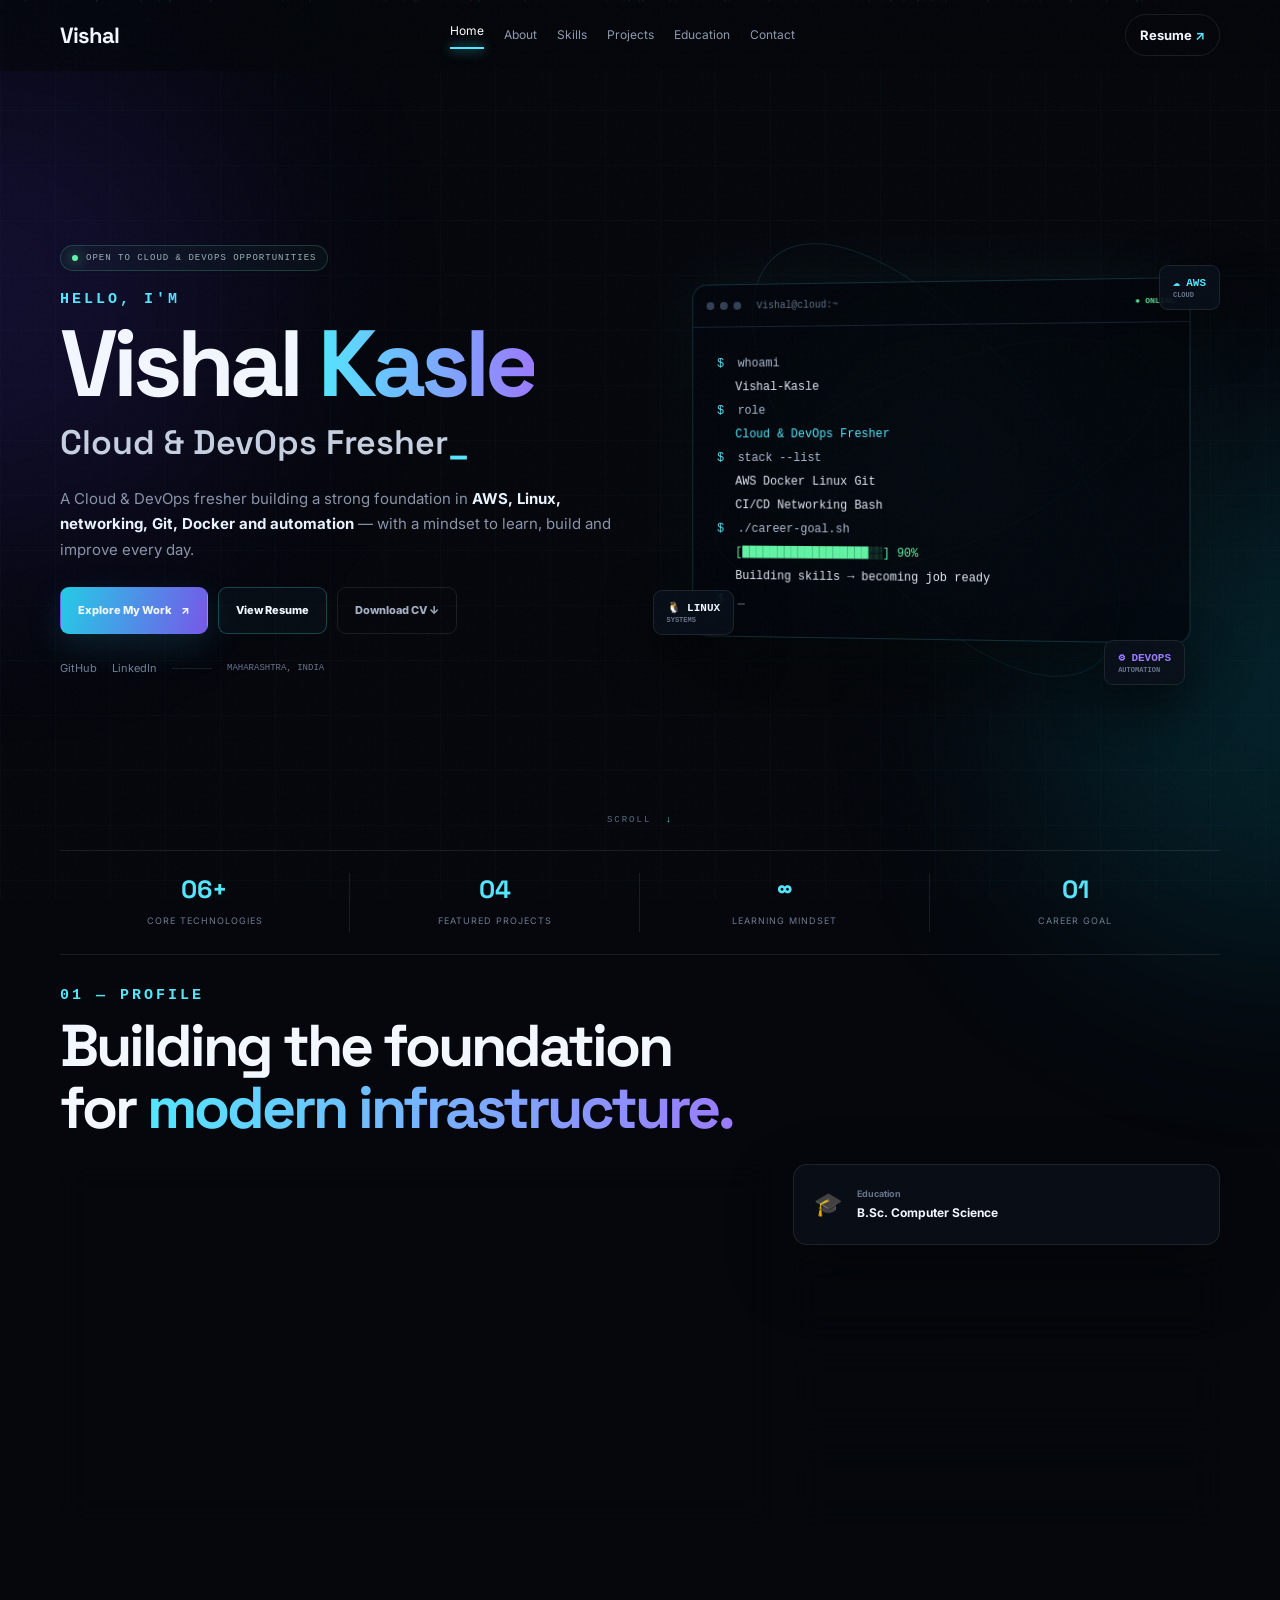
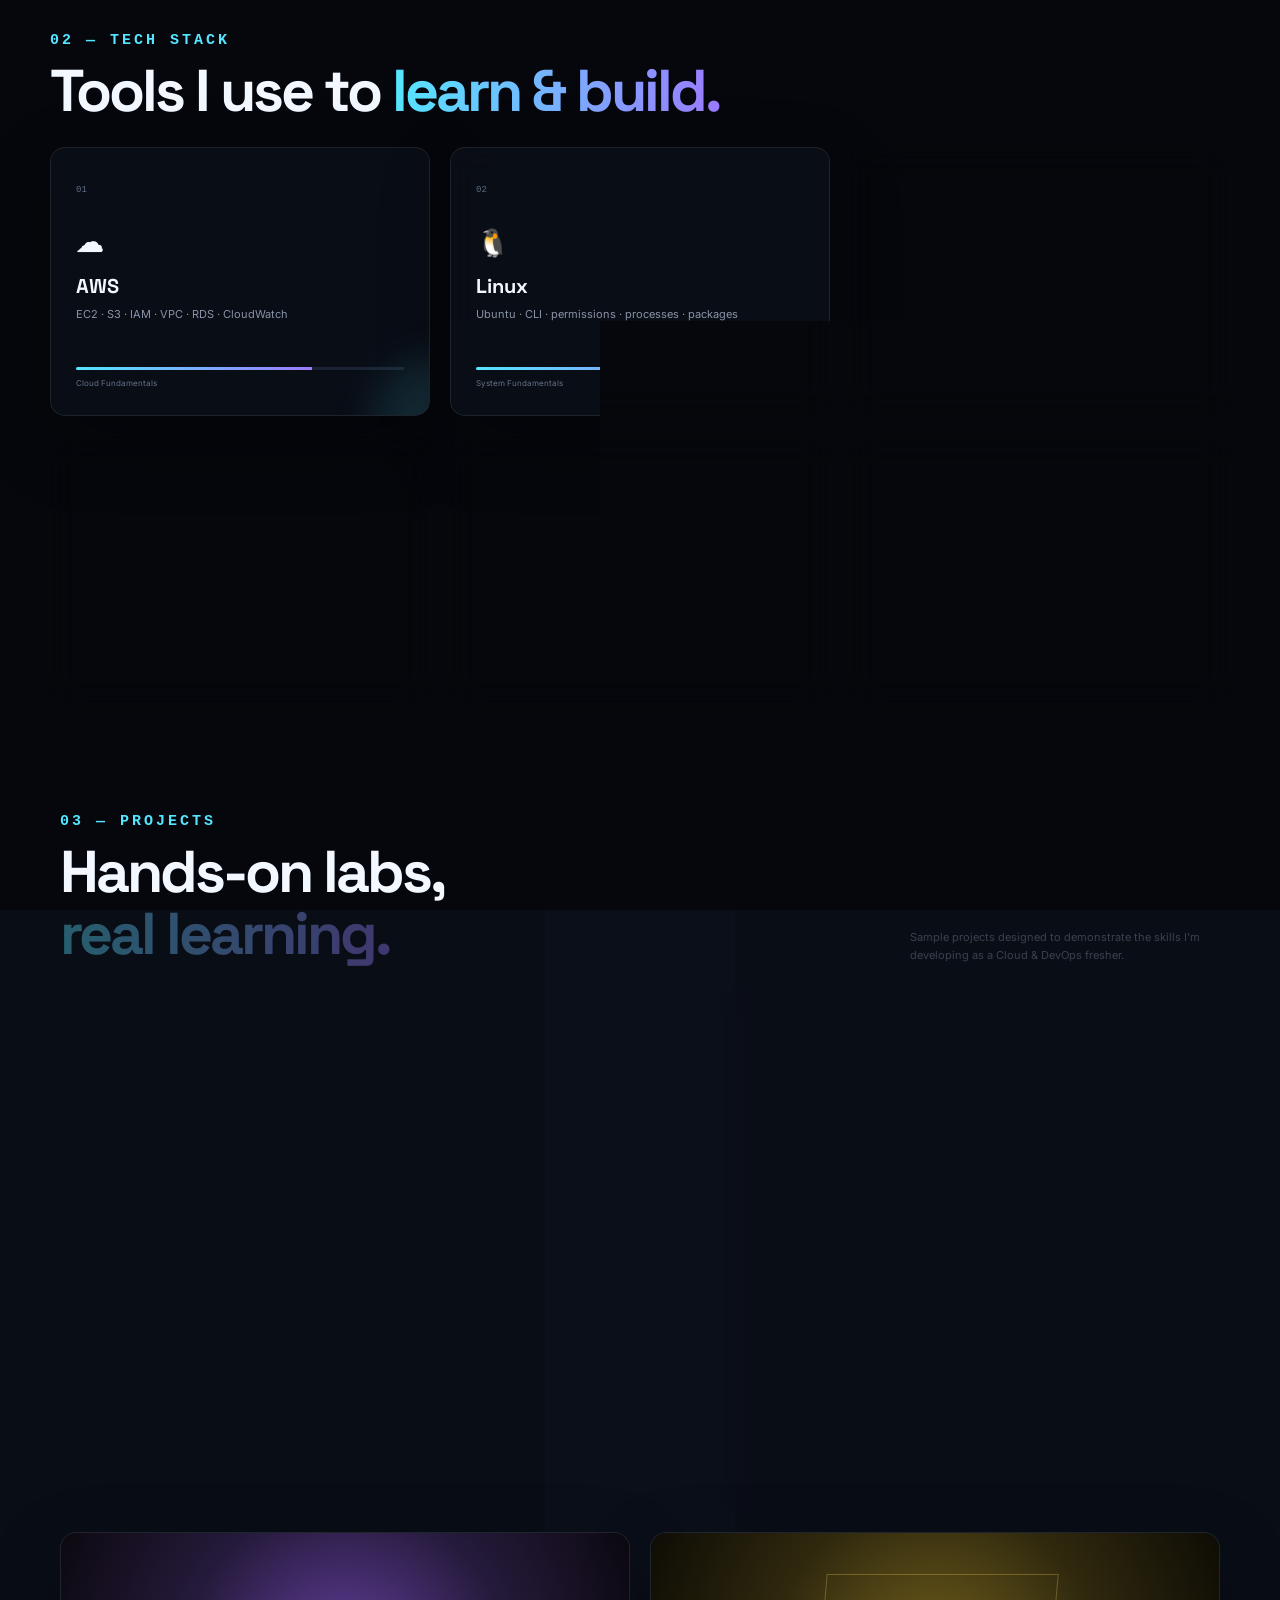
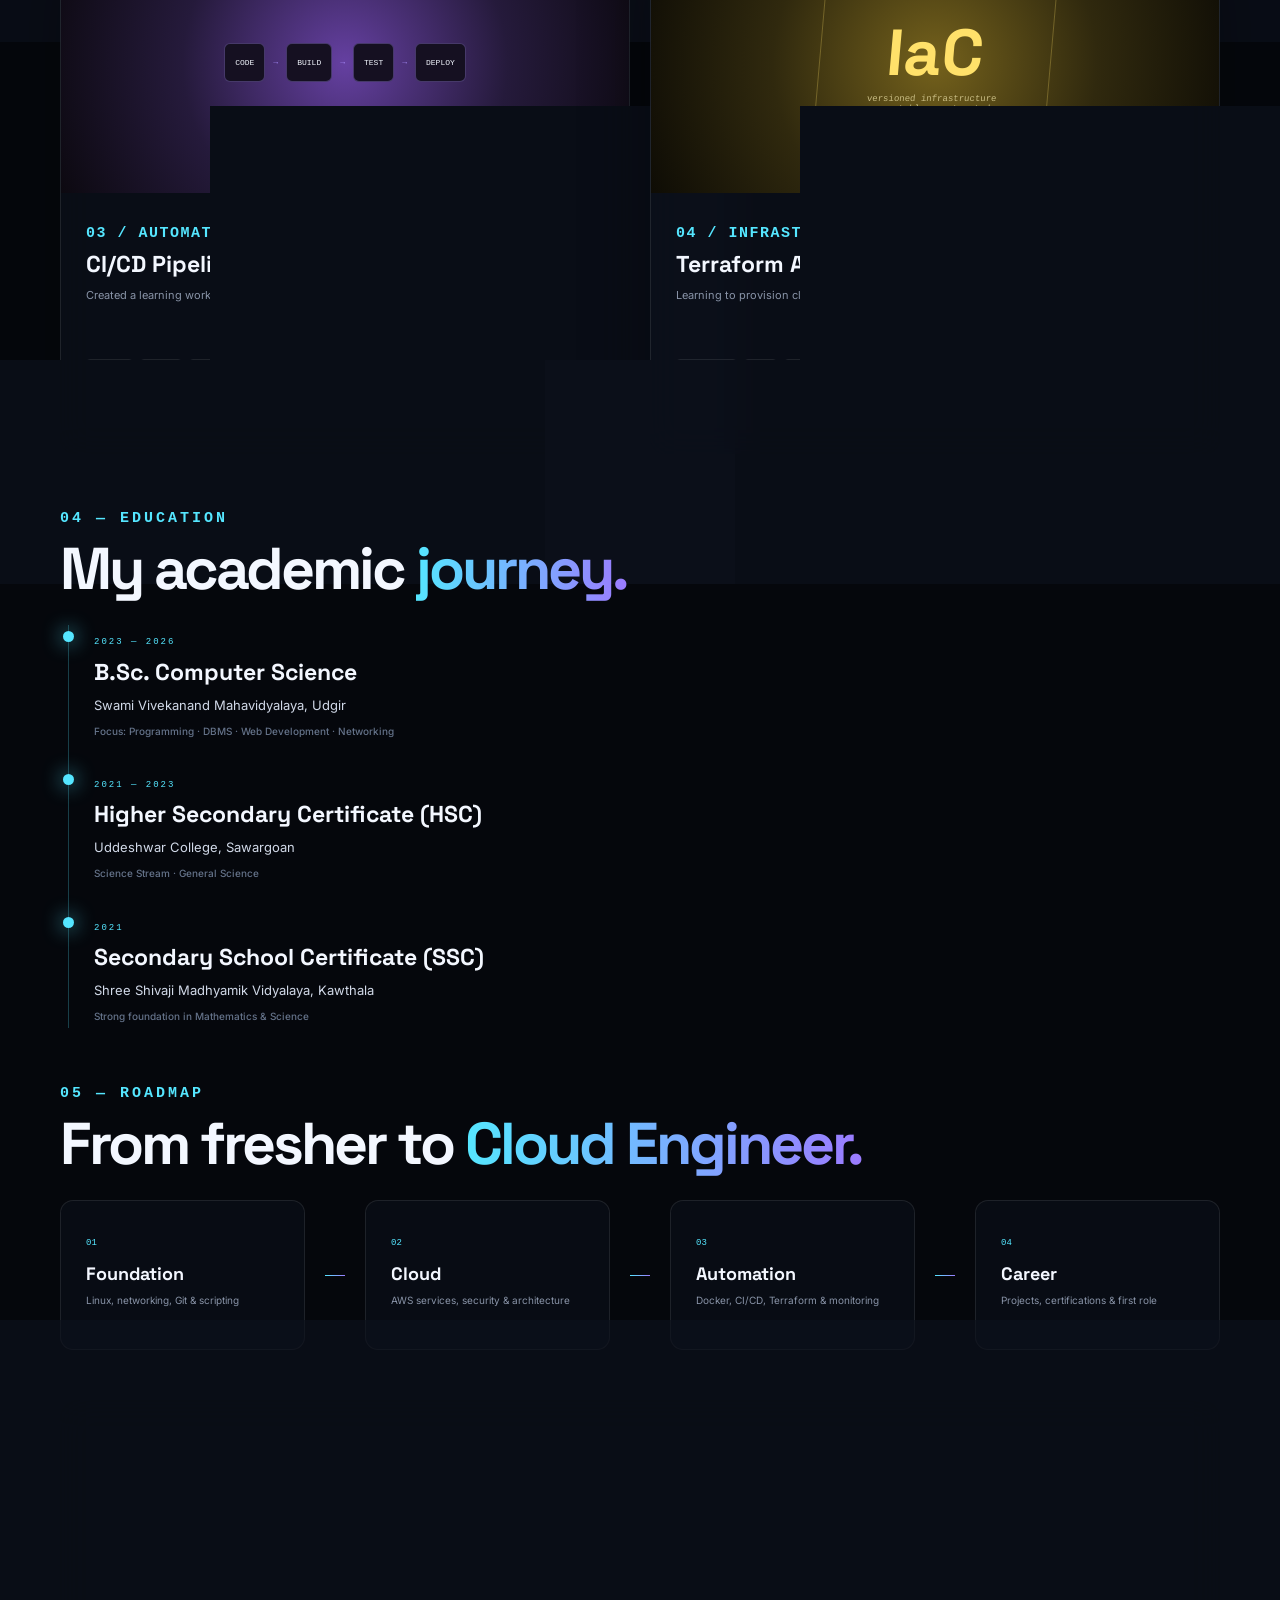
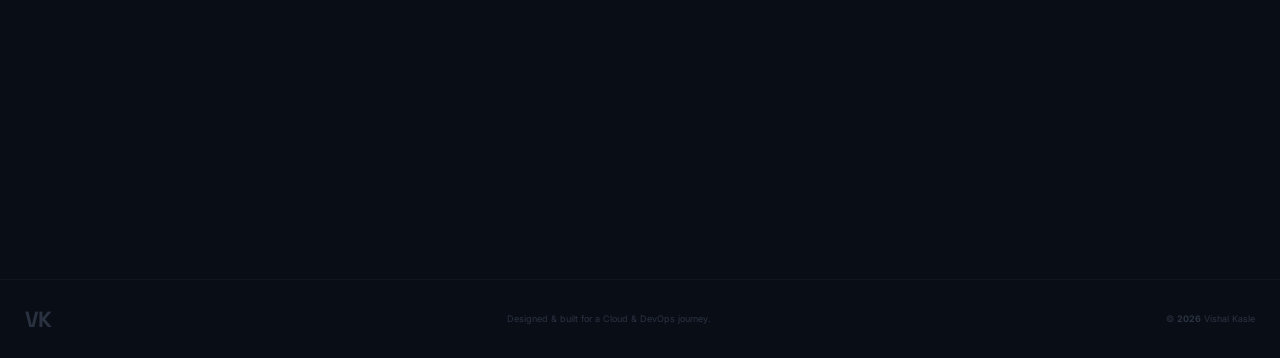
==== commit f9c2a7f9: "update css file" ====
--- a/index.html
+++ b/index.html
@@ -225,7 +225,7 @@
           <p>Shree Shivaji Madhyamik Vidyalaya, Kawthala</p><b>Strong foundation in Mathematics & Science</b>
         </article>
       </div>
-    </section>
+    </section> 
 
     <section class="section journey wrap">
       <div class="section-title reveal"><small>05 — ROADMAP</small>
--- a/style.css
+++ b/style.css
@@ -3207,6 +3207,78 @@
     .stack-section {
         margin-top: 25px !important;
         margin-bottom: 30px !important;
-        padding: 25px 25px;
-    }
-}+        padding: 14px 13px;
+    }
+}
+
+
+
+/* ==========================================
+   MOBILE FIX — FLOATING AWS, LINUX & DEVOPS TAGS
+   ========================================== */
+
+@media (max-width: 600px) {
+    .hero-visual {
+        width: 100%;
+        min-width: 0;
+        overflow: visible;
+    }
+
+    .float-tag {
+        display: block;
+        max-width: calc(100% - 8px);
+        padding: 6px 8px;
+        font-size: 9px;
+        white-space: nowrap;
+        box-sizing: border-box;
+    }
+
+    /* AWS */
+    .t1 {
+        right: 4px;
+        left: auto;
+        top: 38px;
+    }
+
+    /* Linux */
+    .t2 {
+        left: 4px;
+        right: auto;
+        bottom: 65px;
+    }
+
+    /* DevOps */
+    .t3 {
+        right: 4px;
+        left: auto;
+        bottom: 12px;
+    }
+}
+
+/* Extra-small phones */
+@media (max-width: 380px) {
+    .float-tag {
+        padding: 5px 6px;
+        font-size: 8px;
+        border-radius: 6px;
+    }
+
+    .float-tag small {
+        font-size: 6px;
+    }
+
+    .t1 {
+        right: 3px;
+        top: 32px;
+    }
+
+    .t2 {
+        left: 3px;
+        bottom: 58px;
+    }
+
+    .t3 {
+        right: 3px;
+        bottom: 8px;
+    }
+}
